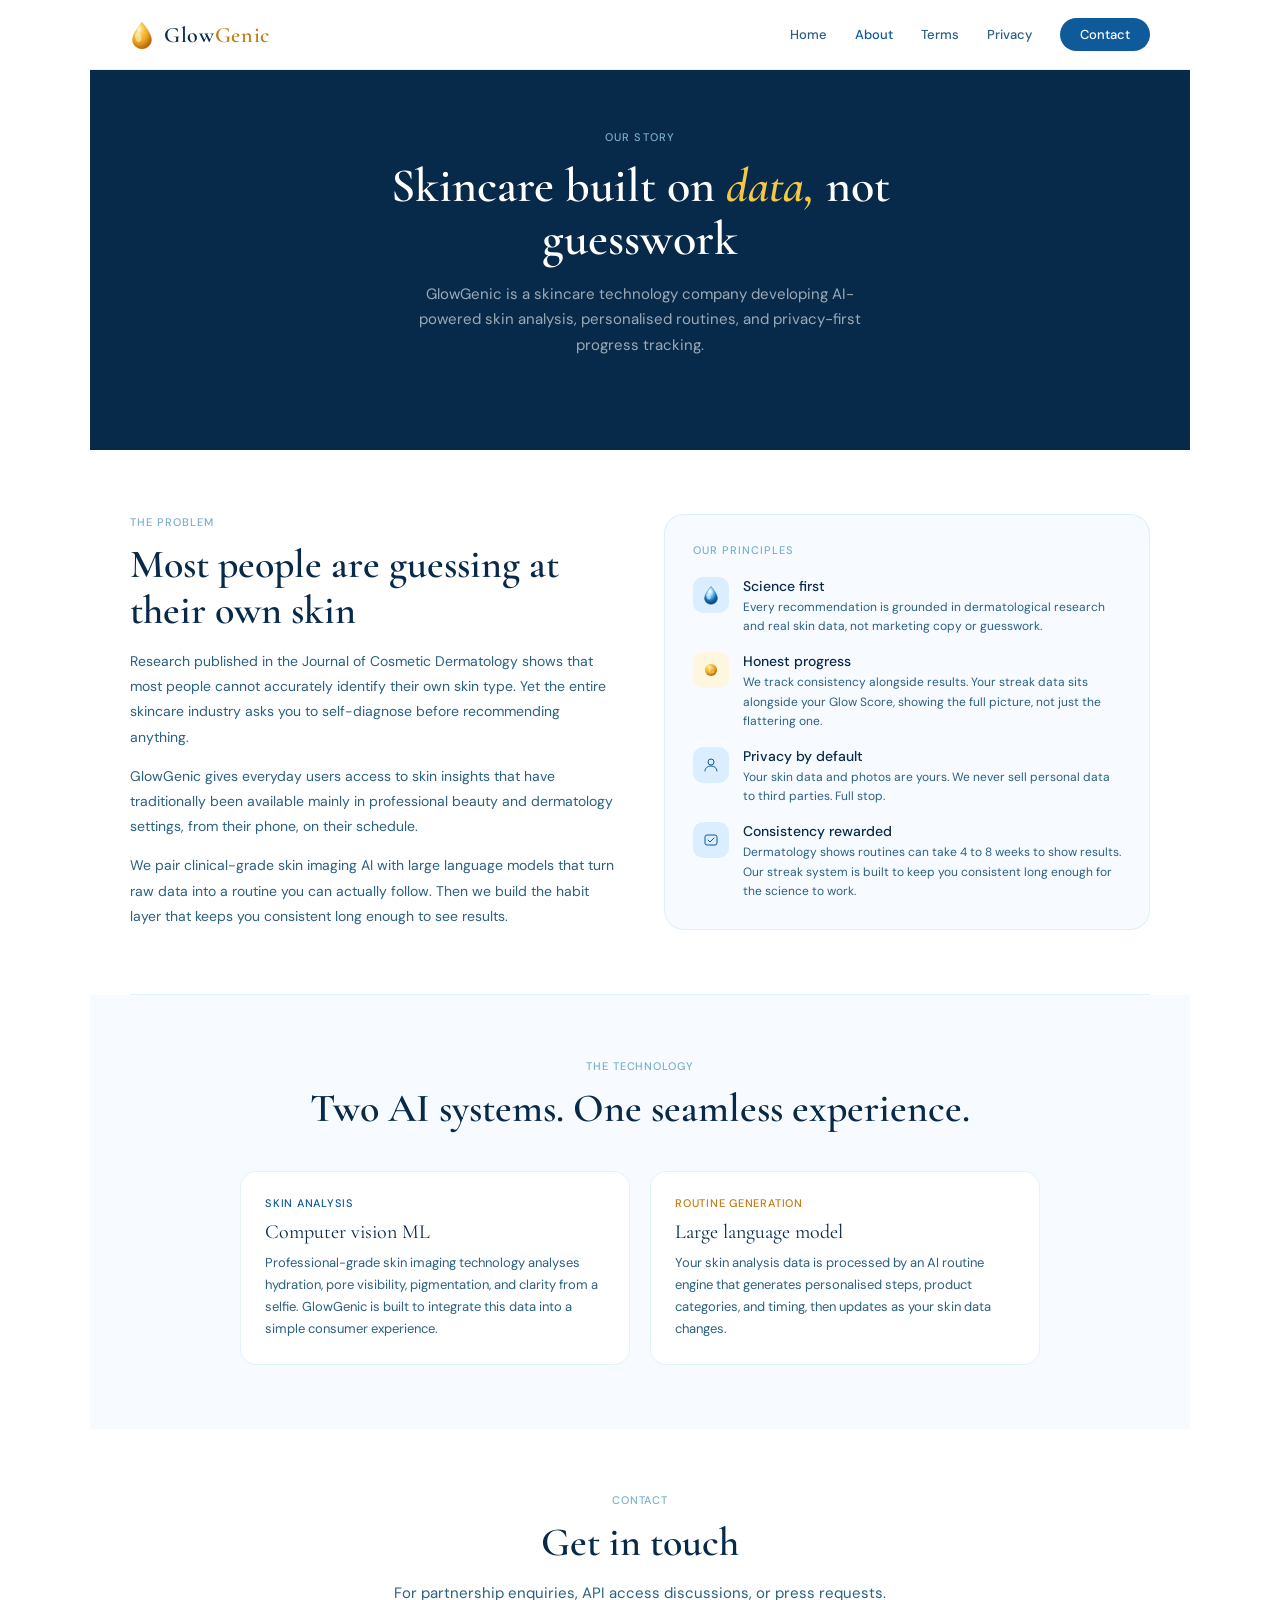
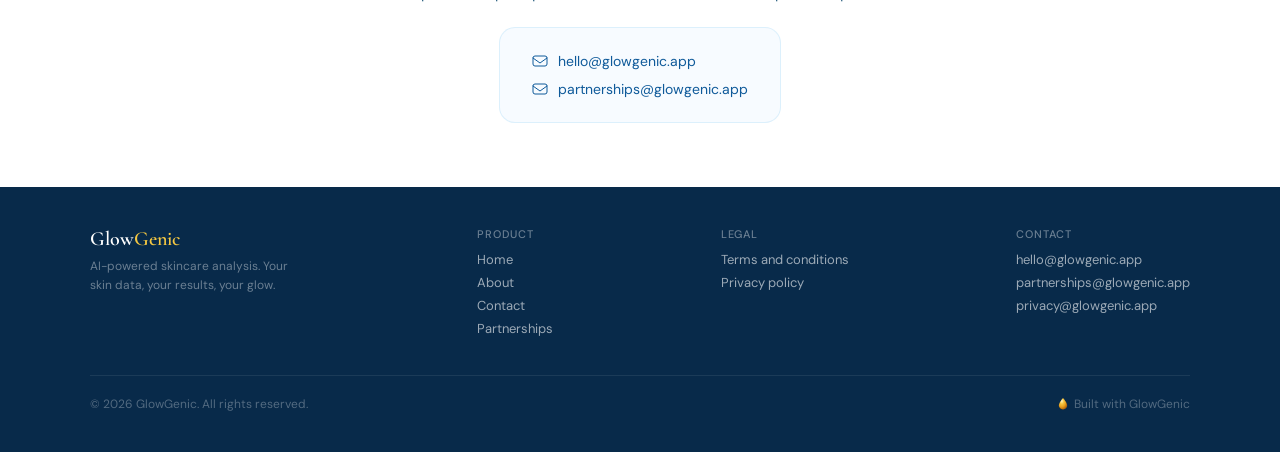
==== about.html @ a95bb274 "Launch GlowGenic static website" ====
<!DOCTYPE html>
<html lang="en">
<head>
  <meta charset="UTF-8">
  <meta name="viewport" content="width=device-width, initial-scale=1.0">
  <title>About — GlowGenic</title>
  <meta name="description" content="Learn about GlowGenic, a skincare technology company developing AI-powered skin analysis, personalised routines, and privacy-first progress tracking.">
  <link rel="stylesheet" href="css/style.css">
</head>
<body>

<svg width="0" height="0" style="position:absolute">
<defs>
  <radialGradient id="wDrop" cx="42%" cy="32%" r="62%" fx="42%" fy="28%">
    <stop offset="0%" stop-color="#FFF"/>
    <stop offset="22%" stop-color="#C8E8FF"/>
    <stop offset="55%" stop-color="#42B0E8"/>
    <stop offset="80%" stop-color="#1A6BB8"/>
    <stop offset="100%" stop-color="#0D4E8A"/>
  </radialGradient>
  <radialGradient id="gDrop" cx="35%" cy="30%" r="70%" fx="35%" fy="25%">
    <stop offset="0%" stop-color="#FFF5CC"/>
    <stop offset="35%" stop-color="#F5C842"/>
    <stop offset="70%" stop-color="#E8A020"/>
    <stop offset="100%" stop-color="#B86A08"/>
  </radialGradient>
</defs>
</svg>

<div class="site">
<nav>
  <a class="nav-logo" href="index.html">
    <svg width="24" height="30" viewBox="0 0 22 28" fill="none">
      <path d="M11 2C11 2 2 12 2 18.5C2 23.2 6.03 27 11 27C15.97 27 20 23.2 20 18.5C20 12 11 2 11 2Z" fill="url(#gDrop)" stroke="rgba(196,122,16,.3)" stroke-width="0.5"/>
      <ellipse cx="7.5" cy="16" rx="2.8" ry="4.5" fill="white" opacity=".45" transform="rotate(-15 7.5 16)"/>
      <ellipse cx="8" cy="10" rx="1.2" ry="2" fill="white" opacity=".28" transform="rotate(-20 8 10)"/>
    </svg>
    <span class="logo-text">Glow<span>Genic</span></span>
  </a>
  <div class="nav-links">
    <a class="nav-link" href="index.html">Home</a>
    <a class="nav-link active" href="about.html">About</a>
    <a class="nav-link" href="terms.html">Terms</a>
    <a class="nav-link" href="privacy.html">Privacy</a>
    <a class="nav-cta" href="about.html#contact">Contact</a>
  </div>
</nav>

<div class="hero" style="padding:60px 40px">
  <div style="position:relative;z-index:1;max-width:640px;margin:0 auto;text-align:center">
    <div class="hero-eyebrow">Our story</div>
    <h1 class="hero-h1" style="font-size:48px">Skincare built on <em>data,</em> not guesswork</h1>
    <p class="hero-sub">GlowGenic is a skincare technology company developing AI-powered skin analysis, personalised routines, and privacy-first progress tracking.</p>
  </div>
</div>

<div class="section">
  <div class="two-col">
    <div>
      <div class="section-label">The problem</div>
      <h2 class="section-h2">Most people are guessing at their own skin</h2>
      <p style="font-size:14px;color:var(--su);line-height:1.8;margin-bottom:14px">Research published in the Journal of Cosmetic Dermatology shows that most people cannot accurately identify their own skin type. Yet the entire skincare industry asks you to self-diagnose before recommending anything.</p>
      <p style="font-size:14px;color:var(--su);line-height:1.8;margin-bottom:14px">GlowGenic gives everyday users access to skin insights that have traditionally been available mainly in professional beauty and dermatology settings, from their phone, on their schedule.</p>
      <p style="font-size:14px;color:var(--su);line-height:1.8;">We pair clinical-grade skin imaging AI with large language models that turn raw data into a routine you can actually follow. Then we build the habit layer that keeps you consistent long enough to see results.</p>
    </div>
    <div style="background:var(--of);border-radius:20px;padding:28px;border:1px solid var(--br)">
      <div class="section-label" style="margin-bottom:20px">Our principles</div>
      <div style="display:flex;flex-direction:column;gap:16px">
        <div class="principle">
          <div class="principle-icon" style="background:var(--bl)">
            <svg width="16" height="20" viewBox="0 0 22 28" fill="none"><path d="M11 2C11 2 2 12 2 18.5C2 23.2 6.03 27 11 27C15.97 27 20 23.2 20 18.5C20 12 11 2 11 2Z" fill="url(#wDrop)" stroke="#0D4E8A" stroke-width="0.5"/><ellipse cx="7.5" cy="16" rx="2.8" ry="4.5" fill="white" opacity=".5" transform="rotate(-15 7.5 16)"/></svg>
          </div>
          <div><div class="principle-title">Science first</div><div class="principle-body">Every recommendation is grounded in dermatological research and real skin data, not marketing copy or guesswork.</div></div>
        </div>
        <div class="principle">
          <div class="principle-icon" style="background:var(--gl)">
            <svg width="16" height="16" viewBox="0 0 16 16" fill="none"><circle cx="8" cy="8" r="6" fill="url(#gDrop)"/><text x="8" y="11" text-anchor="middle" font-size="7" font-family="Cormorant Garamond,serif" fill="white">G</text></svg>
          </div>
          <div><div class="principle-title">Honest progress</div><div class="principle-body">We track consistency alongside results. Your streak data sits alongside your Glow Score, showing the full picture, not just the flattering one.</div></div>
        </div>
        <div class="principle">
          <div class="principle-icon" style="background:var(--bl)">
            <svg width="16" height="16" viewBox="0 0 16 16" fill="none"><circle cx="8" cy="5" r="3" stroke="#0F5A9A" stroke-width="1"/><path d="M2 14c0-3 2.7-5 6-5s6 2 6 5" stroke="#0F5A9A" stroke-width="1" stroke-linecap="round"/></svg>
          </div>
          <div><div class="principle-title">Privacy by default</div><div class="principle-body">Your skin data and photos are yours. We never sell personal data to third parties. Full stop.</div></div>
        </div>
        <div class="principle">
          <div class="principle-icon" style="background:var(--bl)">
            <svg width="16" height="16" viewBox="0 0 16 16" fill="none"><rect x="2" y="3" width="12" height="10" rx="2" stroke="#0F5A9A" stroke-width="1"/><path d="M5 8l2 2 4-4" stroke="#0F5A9A" stroke-width="1" stroke-linecap="round" stroke-linejoin="round"/></svg>
          </div>
          <div><div class="principle-title">Consistency rewarded</div><div class="principle-body">Dermatology shows routines can take 4 to 8 weeks to show results. Our streak system is built to keep you consistent long enough for the science to work.</div></div>
        </div>
      </div>
    </div>
  </div>
</div>

<div class="divider"></div>

<div class="section section-alt">
  <div style="text-align:center;margin-bottom:40px">
    <div class="section-label">The technology</div>
    <h2 class="section-h2">Two AI systems. One seamless experience.</h2>
  </div>
  <div class="tech-grid">
    <div style="background:var(--wh);border:1px solid var(--br);border-radius:16px;padding:24px">
      <div class="tech-label" style="color:var(--bldk)">Skin analysis</div>
      <div class="tech-title">Computer vision ML</div>
      <div class="tech-body">Professional-grade skin imaging technology analyses hydration, pore visibility, pigmentation, and clarity from a selfie. GlowGenic is built to integrate this data into a simple consumer experience.</div>
    </div>
    <div style="background:var(--wh);border:1px solid var(--br);border-radius:16px;padding:24px">
      <div class="tech-label" style="color:var(--gd)">Routine generation</div>
      <div class="tech-title">Large language model</div>
      <div class="tech-body">Your skin analysis data is processed by an AI routine engine that generates personalised steps, product categories, and timing, then updates as your skin data changes.</div>
    </div>
  </div>
</div>

<div class="section" id="contact" style="text-align:center">
  <div class="section-label">Contact</div>
  <h2 class="section-h2">Get in touch</h2>
  <p style="font-size:15px;color:var(--su);margin-bottom:20px;line-height:1.7">For partnership enquiries, API access discussions, or press requests.</p>
  <div style="display:inline-flex;flex-direction:column;gap:10px;text-align:left;background:var(--of);border:1px solid var(--br);border-radius:16px;padding:24px 32px">
    <div style="display:flex;align-items:center;gap:10px"><svg width="16" height="16" viewBox="0 0 16 16" fill="none"><rect x="1" y="3" width="14" height="10" rx="2" stroke="#0F5A9A" stroke-width="1"/><path d="M1 5l7 5 7-5" stroke="#0F5A9A" stroke-width="1" stroke-linecap="round"/></svg><a href="mailto:hello@glowgenic.app" style="font-size:14px;color:var(--bldk)">hello@glowgenic.app</a></div>
    <div style="display:flex;align-items:center;gap:10px"><svg width="16" height="16" viewBox="0 0 16 16" fill="none"><rect x="1" y="3" width="14" height="10" rx="2" stroke="#0F5A9A" stroke-width="1"/><path d="M1 5l7 5 7-5" stroke="#0F5A9A" stroke-width="1" stroke-linecap="round"/></svg><a href="mailto:partnerships@glowgenic.app" style="font-size:14px;color:var(--bldk)">partnerships@glowgenic.app</a></div>
  </div>
</div>

</div>

<footer>
  <div class="footer-inner">
    <div>
      <div class="footer-logo">Glow<span>Genic</span></div>
      <div class="footer-sub">AI-powered skincare analysis. Your skin data, your results, your glow.</div>
    </div>
    <div>
      <div class="footer-col-title">Product</div>
      <a class="footer-link" href="index.html">Home</a>
      <a class="footer-link" href="about.html">About</a>
      <a class="footer-link" href="about.html#contact">Contact</a>
      <a class="footer-link" href="mailto:partnerships@glowgenic.app">Partnerships</a>
    </div>
    <div>
      <div class="footer-col-title">Legal</div>
      <a class="footer-link" href="terms.html">Terms and conditions</a>
      <a class="footer-link" href="privacy.html">Privacy policy</a>
    </div>
    <div>
      <div class="footer-col-title">Contact</div>
      <a class="footer-link" href="mailto:hello@glowgenic.app">hello@glowgenic.app</a>
      <a class="footer-link" href="mailto:partnerships@glowgenic.app">partnerships@glowgenic.app</a>
      <a class="footer-link" href="mailto:privacy@glowgenic.app">privacy@glowgenic.app</a>
    </div>
  </div>
  <div class="footer-bottom">
    <div class="footer-copy">&copy; 2026 GlowGenic. All rights reserved.</div>
    <div style="font-size:12px;color:rgba(255,255,255,.3);display:flex;align-items:center;gap:6px">
      <svg width="10" height="13" viewBox="0 0 22 28" fill="none"><path d="M11 2C11 2 2 12 2 18.5C2 23.2 6.03 27 11 27C15.97 27 20 23.2 20 18.5C20 12 11 2 11 2Z" fill="url(#gDrop)" stroke="rgba(196,122,16,.3)" stroke-width="0.5"/></svg>
      Built with GlowGenic
    </div>
  </div>
</footer>

</body>
</html>
---- css/style.css ----
@import url('https://fonts.googleapis.com/css2?family=Cormorant+Garamond:ital,wght@0,400;0,500;0,600;1,400;1,600&family=DM+Sans:wght@300;400;500&display=swap');
*{box-sizing:border-box;margin:0;padding:0}
:root{
  --nv:#082A4A;--bl:#DAEEFF;--bll:#C4E8FA;--blm:#42B0E8;--bld:#1A88CC;--bldk:#0F5A9A;
  --gl:#FFF6E0;--gm:#F5C842;--gw:#E8A020;--gd:#C47A10;
  --wh:#FFFFFF;--of:#F7FBFF;--tx:#082A4A;--su:#2A6080;--hi:#7AAFCC;--br:rgba(66,176,232,.15);
}
body{font-family:'DM Sans',sans-serif;color:var(--tx);background:var(--wh)}
a{text-decoration:none;color:inherit}
.site{max-width:1100px;margin:0 auto}
nav{display:flex;justify-content:space-between;align-items:center;padding:18px 40px;border-bottom:1px solid var(--br);background:var(--wh);position:sticky;top:0;z-index:10}
.nav-logo{display:flex;align-items:center;gap:10px;cursor:pointer;text-decoration:none}
.logo-text{font-family:'Cormorant Garamond',serif;font-size:22px;font-weight:600;color:var(--nv);letter-spacing:.03em}
.logo-text span{color:var(--gd)}
.nav-links{display:flex;gap:28px;align-items:center}
.nav-link{font-size:13px;font-weight:500;color:var(--su);text-decoration:none;font-family:'DM Sans',sans-serif}
.nav-link:hover{color:var(--bldk)}
.nav-link.active{color:var(--bldk)}
.nav-cta{background:var(--bldk);color:white;border:none;border-radius:24px;padding:8px 20px;font-size:13px;font-weight:500;cursor:pointer;font-family:'DM Sans',sans-serif;text-decoration:none;display:inline-flex;align-items:center;justify-content:center;text-align:center}
.hero{background:var(--nv);padding:80px 40px;text-align:center;position:relative;overflow:hidden}
.hero-ring{position:absolute;border-radius:50%;border:1px solid rgba(66,176,232,.08)}
.hero-eyebrow{font-size:11px;font-weight:500;letter-spacing:.1em;color:var(--hi);text-transform:uppercase;margin-bottom:16px}
.hero-h1{font-family:'Cormorant Garamond',serif;font-size:58px;font-weight:600;color:white;line-height:1.1;margin-bottom:16px}
.hero-h1 em{font-style:italic;color:var(--gm)}
.hero-sub{font-size:15px;color:rgba(255,255,255,.6);max-width:480px;margin:0 auto 32px;line-height:1.7}
.hero-btns{display:flex;gap:12px;justify-content:center;flex-wrap:wrap}
.btn-primary{background:var(--gd);color:white;border:none;border-radius:30px;padding:13px 28px;font-size:14px;font-weight:500;cursor:pointer;font-family:'DM Sans',sans-serif;display:inline-flex;align-items:center;justify-content:center;text-align:center;text-decoration:none}
.btn-secondary{background:rgba(255,255,255,.08);color:white;border:1px solid rgba(255,255,255,.2);border-radius:30px;padding:13px 28px;font-size:14px;font-weight:500;cursor:pointer;font-family:'DM Sans',sans-serif;display:inline-flex;align-items:center;justify-content:center;text-align:center;text-decoration:none}
.section{padding:64px 40px}
.section-alt{background:var(--of)}
.section-label{font-size:11px;font-weight:500;letter-spacing:.09em;color:var(--hi);text-transform:uppercase;margin-bottom:12px}
.section-h2{font-family:'Cormorant Garamond',serif;font-size:40px;font-weight:600;color:var(--nv);line-height:1.15;margin-bottom:16px}
.section-sub{font-size:15px;color:var(--su);line-height:1.7;max-width:560px;margin-bottom:40px}
.features{display:grid;grid-template-columns:repeat(3,1fr);gap:20px}
.feat-card{background:var(--wh);border:1px solid var(--br);border-radius:16px;padding:24px}
.feat-icon{width:40px;height:40px;border-radius:12px;background:var(--bl);display:flex;align-items:center;justify-content:center;margin-bottom:14px}
.feat-title{font-family:'Cormorant Garamond',serif;font-size:20px;font-weight:600;color:var(--nv);margin-bottom:6px}
.feat-body{font-size:13px;color:var(--su);line-height:1.7}
.stats{display:grid;grid-template-columns:repeat(3,1fr);gap:2px;background:var(--br);border:1px solid var(--br);border-radius:16px;overflow:hidden}
.stat{background:var(--wh);padding:32px 24px;text-align:center}
.stat-num{font-family:'Cormorant Garamond',serif;font-size:40px;font-weight:600;color:var(--bldk);line-height:1.1}
.stat-label{font-size:13px;color:var(--su);margin-top:6px;line-height:1.5}
.stat-source{font-size:10px;color:var(--hi);margin-top:4px;font-style:italic}
.two-col{display:grid;grid-template-columns:1fr 1fr;gap:48px;align-items:center}
.phone-mock{background:var(--nv);border-radius:32px;padding:20px;max-width:220px;margin:0 auto}
.phone-inner{background:var(--wh);border-radius:22px;overflow:hidden}
.phone-bar{background:var(--nv);height:32px;display:flex;justify-content:space-between;align-items:center;padding:0 14px}
.phone-bar span{font-size:9px;color:rgba(255,255,255,.5)}
.phone-score{background:var(--gd);padding:14px;text-align:center}
.phone-score-num{font-family:'Cormorant Garamond',serif;font-size:42px;color:white}
.phone-score-label{font-size:9px;color:rgba(255,255,255,.65);letter-spacing:.06em;text-transform:uppercase}
.legal-wrap{padding:48px 40px;max-width:760px}
.legal-h1{font-family:'Cormorant Garamond',serif;font-size:42px;font-weight:600;color:var(--nv);margin-bottom:6px}
.legal-date{font-size:12px;color:var(--hi);margin-bottom:36px}
.legal-h2{font-family:'Cormorant Garamond',serif;font-size:24px;font-weight:600;color:var(--nv);margin:28px 0 8px}
.legal-p{font-size:14px;color:var(--su);line-height:1.8;margin-bottom:12px}
.legal-ul{padding-left:20px;margin-bottom:12px}
.legal-ul li{font-size:14px;color:var(--su);line-height:1.8;margin-bottom:4px}
footer{background:var(--nv);padding:40px}
.footer-inner{display:flex;justify-content:space-between;align-items:flex-start;gap:32px;flex-wrap:wrap;max-width:1100px;margin:0 auto}
.footer-logo{font-family:'Cormorant Garamond',serif;font-size:20px;font-weight:600;color:white;margin-bottom:6px}
.footer-logo span{color:var(--gm)}
.footer-sub{font-size:12px;color:rgba(255,255,255,.4);line-height:1.6;max-width:220px}
.footer-col-title{font-size:11px;font-weight:500;letter-spacing:.08em;color:rgba(255,255,255,.4);text-transform:uppercase;margin-bottom:10px}
.footer-link{display:block;font-size:13px;color:rgba(255,255,255,.6);margin-bottom:6px;text-decoration:none;font-family:'DM Sans',sans-serif;text-align:left}
.footer-link:hover{color:white}
.footer-bottom{border-top:1px solid rgba(255,255,255,.08);margin-top:32px;padding-top:20px;display:flex;justify-content:space-between;align-items:center;max-width:1100px;margin-left:auto;margin-right:auto;flex-wrap:wrap;gap:8px}
.footer-copy{font-size:12px;color:rgba(255,255,255,.3)}
.divider{height:1px;background:var(--br);margin:0 40px}
.check-item{display:flex;align-items:center;gap:10px}
.check-circle{width:22px;height:22px;border-radius:50%;display:flex;align-items:center;justify-content:center;flex-shrink:0}
.check-circle--blue{background:var(--bldk)}
.check-circle--gold{background:var(--gd)}
.check-text{font-size:14px;color:var(--su)}
.principle{display:flex;gap:14px}
.principle-icon{width:36px;height:36px;border-radius:10px;display:flex;align-items:center;justify-content:center;flex-shrink:0}
.principle-title{font-size:14px;font-weight:500;color:var(--nv);margin-bottom:3px}
.principle-body{font-size:12px;color:var(--su);line-height:1.6}
.tech-label{font-size:11px;font-weight:500;letter-spacing:.07em;text-transform:uppercase;margin-bottom:10px}
.tech-title{font-family:'Cormorant Garamond',serif;font-size:20px;color:var(--nv);margin-bottom:8px}
.tech-body{font-size:13px;color:var(--su);line-height:1.7}
.tech-grid{display:grid;grid-template-columns:1fr 1fr;gap:20px;max-width:800px;margin:0 auto}

@media(max-width:768px){
  nav{padding:14px 20px;flex-wrap:wrap;gap:12px}
  .nav-links{gap:16px;flex-wrap:wrap}
  .hero{padding:48px 20px}
  .hero-h1{font-size:36px}
  .section{padding:40px 20px}
  .features{grid-template-columns:1fr}
  .stats{grid-template-columns:1fr}
  .two-col{grid-template-columns:1fr;gap:32px}
  .tech-grid{grid-template-columns:1fr}
  .legal-wrap{padding:32px 20px}
  .legal-h1{font-size:32px}
  .footer-inner{flex-direction:column}
  .divider{margin:0 20px}
}
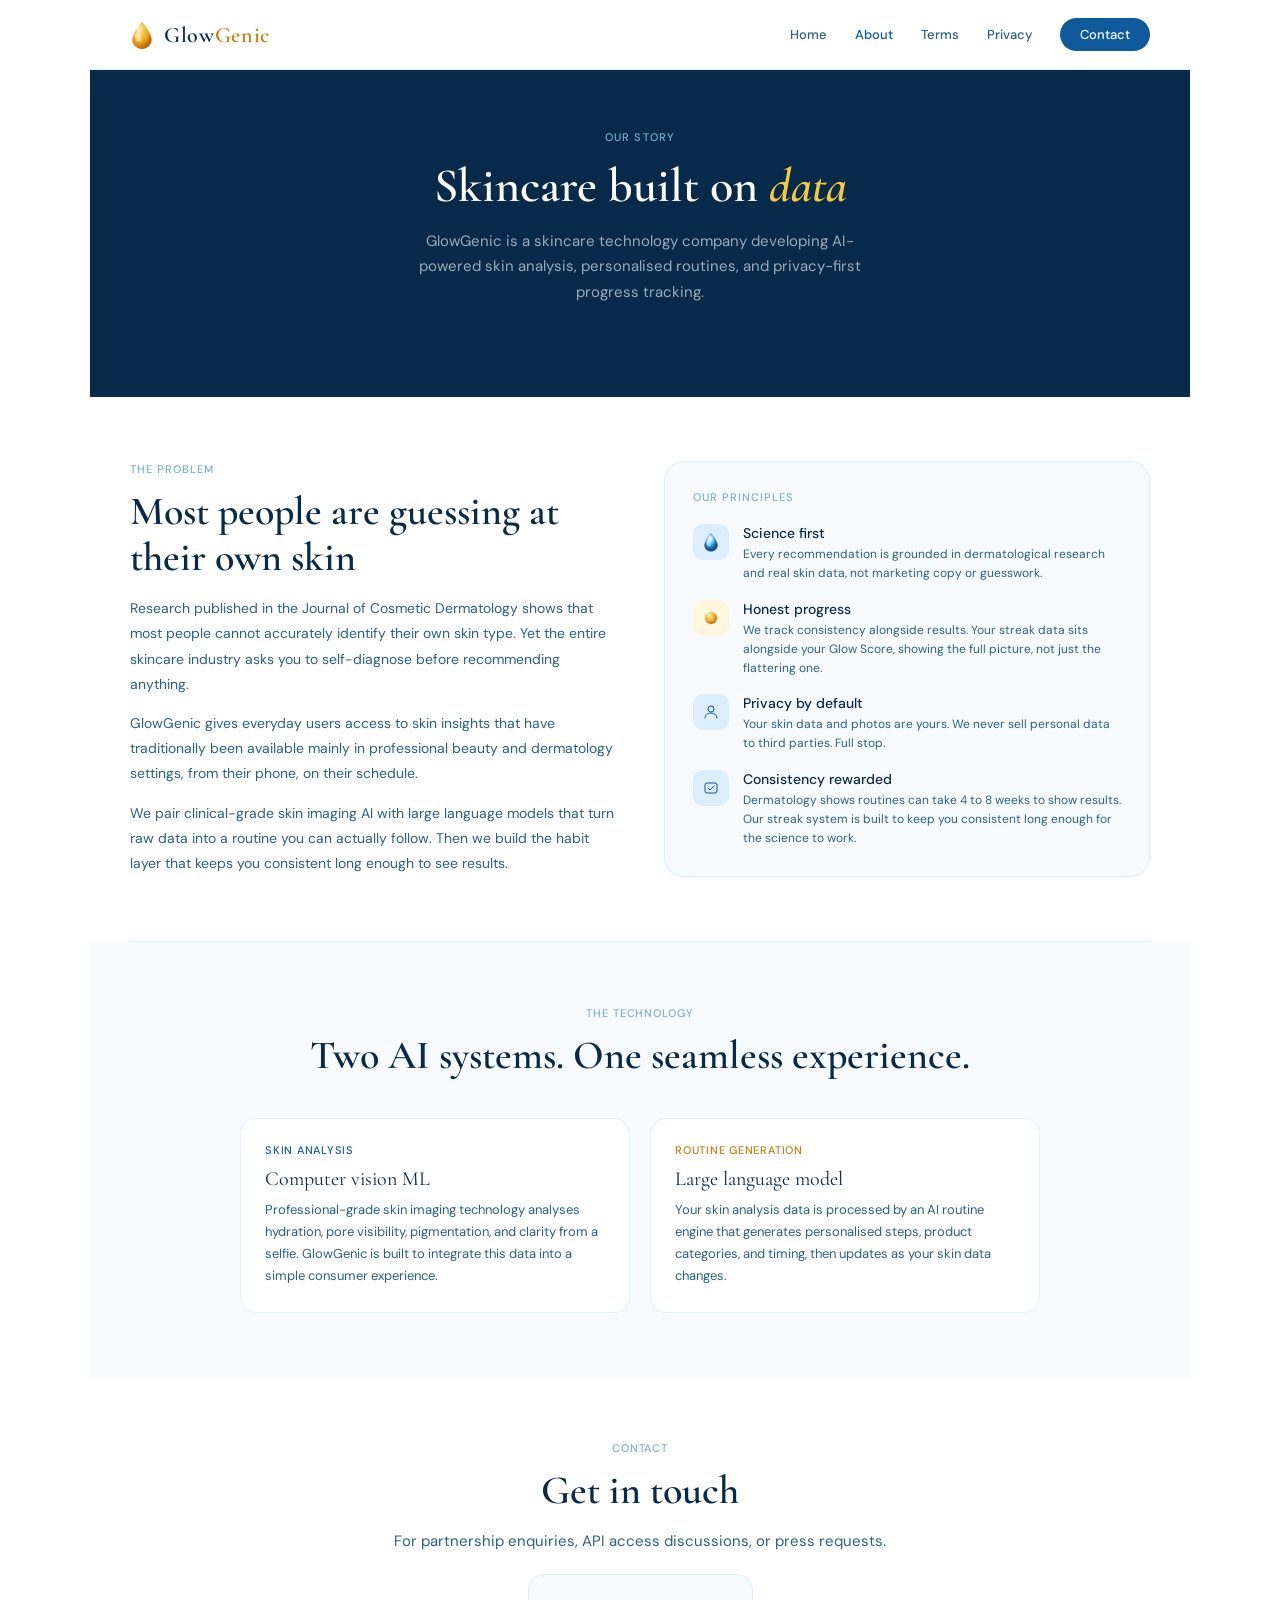
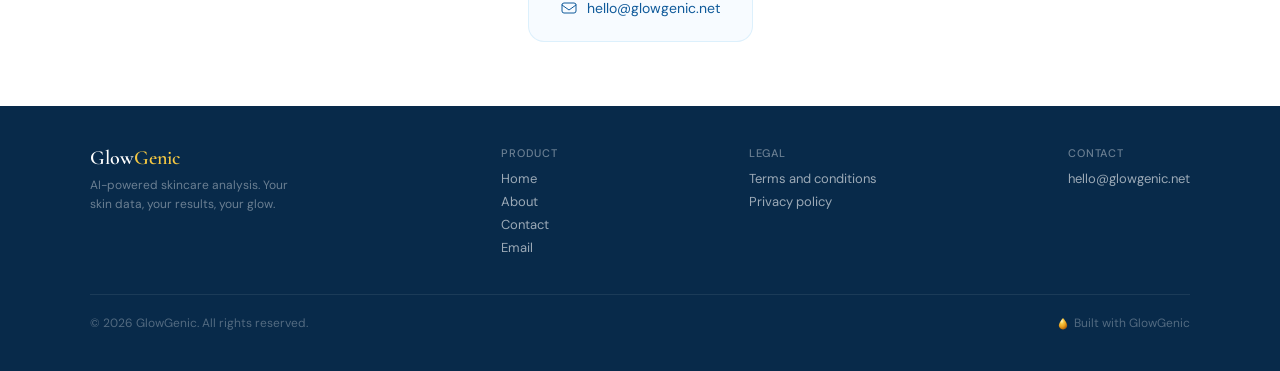
==== commit 27812ce5: "Update GlowGenic copy and contact email" ====
--- a/about.html
+++ b/about.html
@@ -49,7 +49,7 @@
 <div class="hero" style="padding:60px 40px">
   <div style="position:relative;z-index:1;max-width:640px;margin:0 auto;text-align:center">
     <div class="hero-eyebrow">Our story</div>
-    <h1 class="hero-h1" style="font-size:48px">Skincare built on <em>data,</em> not guesswork</h1>
+    <h1 class="hero-h1" style="font-size:48px">Skincare built on <em>data</em></h1>
     <p class="hero-sub">GlowGenic is a skincare technology company developing AI-powered skin analysis, personalised routines, and privacy-first progress tracking.</p>
   </div>
 </div>
@@ -121,8 +121,7 @@
   <h2 class="section-h2">Get in touch</h2>
   <p style="font-size:15px;color:var(--su);margin-bottom:20px;line-height:1.7">For partnership enquiries, API access discussions, or press requests.</p>
   <div style="display:inline-flex;flex-direction:column;gap:10px;text-align:left;background:var(--of);border:1px solid var(--br);border-radius:16px;padding:24px 32px">
-    <div style="display:flex;align-items:center;gap:10px"><svg width="16" height="16" viewBox="0 0 16 16" fill="none"><rect x="1" y="3" width="14" height="10" rx="2" stroke="#0F5A9A" stroke-width="1"/><path d="M1 5l7 5 7-5" stroke="#0F5A9A" stroke-width="1" stroke-linecap="round"/></svg><a href="mailto:hello@glowgenic.app" style="font-size:14px;color:var(--bldk)">hello@glowgenic.app</a></div>
-    <div style="display:flex;align-items:center;gap:10px"><svg width="16" height="16" viewBox="0 0 16 16" fill="none"><rect x="1" y="3" width="14" height="10" rx="2" stroke="#0F5A9A" stroke-width="1"/><path d="M1 5l7 5 7-5" stroke="#0F5A9A" stroke-width="1" stroke-linecap="round"/></svg><a href="mailto:partnerships@glowgenic.app" style="font-size:14px;color:var(--bldk)">partnerships@glowgenic.app</a></div>
+    <div style="display:flex;align-items:center;gap:10px"><svg width="16" height="16" viewBox="0 0 16 16" fill="none"><rect x="1" y="3" width="14" height="10" rx="2" stroke="#0F5A9A" stroke-width="1"/><path d="M1 5l7 5 7-5" stroke="#0F5A9A" stroke-width="1" stroke-linecap="round"/></svg><a href="mailto:hello@glowgenic.net" style="font-size:14px;color:var(--bldk)">hello@glowgenic.net</a></div>
   </div>
 </div>
 
@@ -139,7 +138,7 @@
       <a class="footer-link" href="index.html">Home</a>
       <a class="footer-link" href="about.html">About</a>
       <a class="footer-link" href="about.html#contact">Contact</a>
-      <a class="footer-link" href="mailto:partnerships@glowgenic.app">Partnerships</a>
+      <a class="footer-link" href="mailto:hello@glowgenic.net">Email</a>
     </div>
     <div>
       <div class="footer-col-title">Legal</div>
@@ -148,9 +147,7 @@
     </div>
     <div>
       <div class="footer-col-title">Contact</div>
-      <a class="footer-link" href="mailto:hello@glowgenic.app">hello@glowgenic.app</a>
-      <a class="footer-link" href="mailto:partnerships@glowgenic.app">partnerships@glowgenic.app</a>
-      <a class="footer-link" href="mailto:privacy@glowgenic.app">privacy@glowgenic.app</a>
+      <a class="footer-link" href="mailto:hello@glowgenic.net">hello@glowgenic.net</a>
     </div>
   </div>
   <div class="footer-bottom">
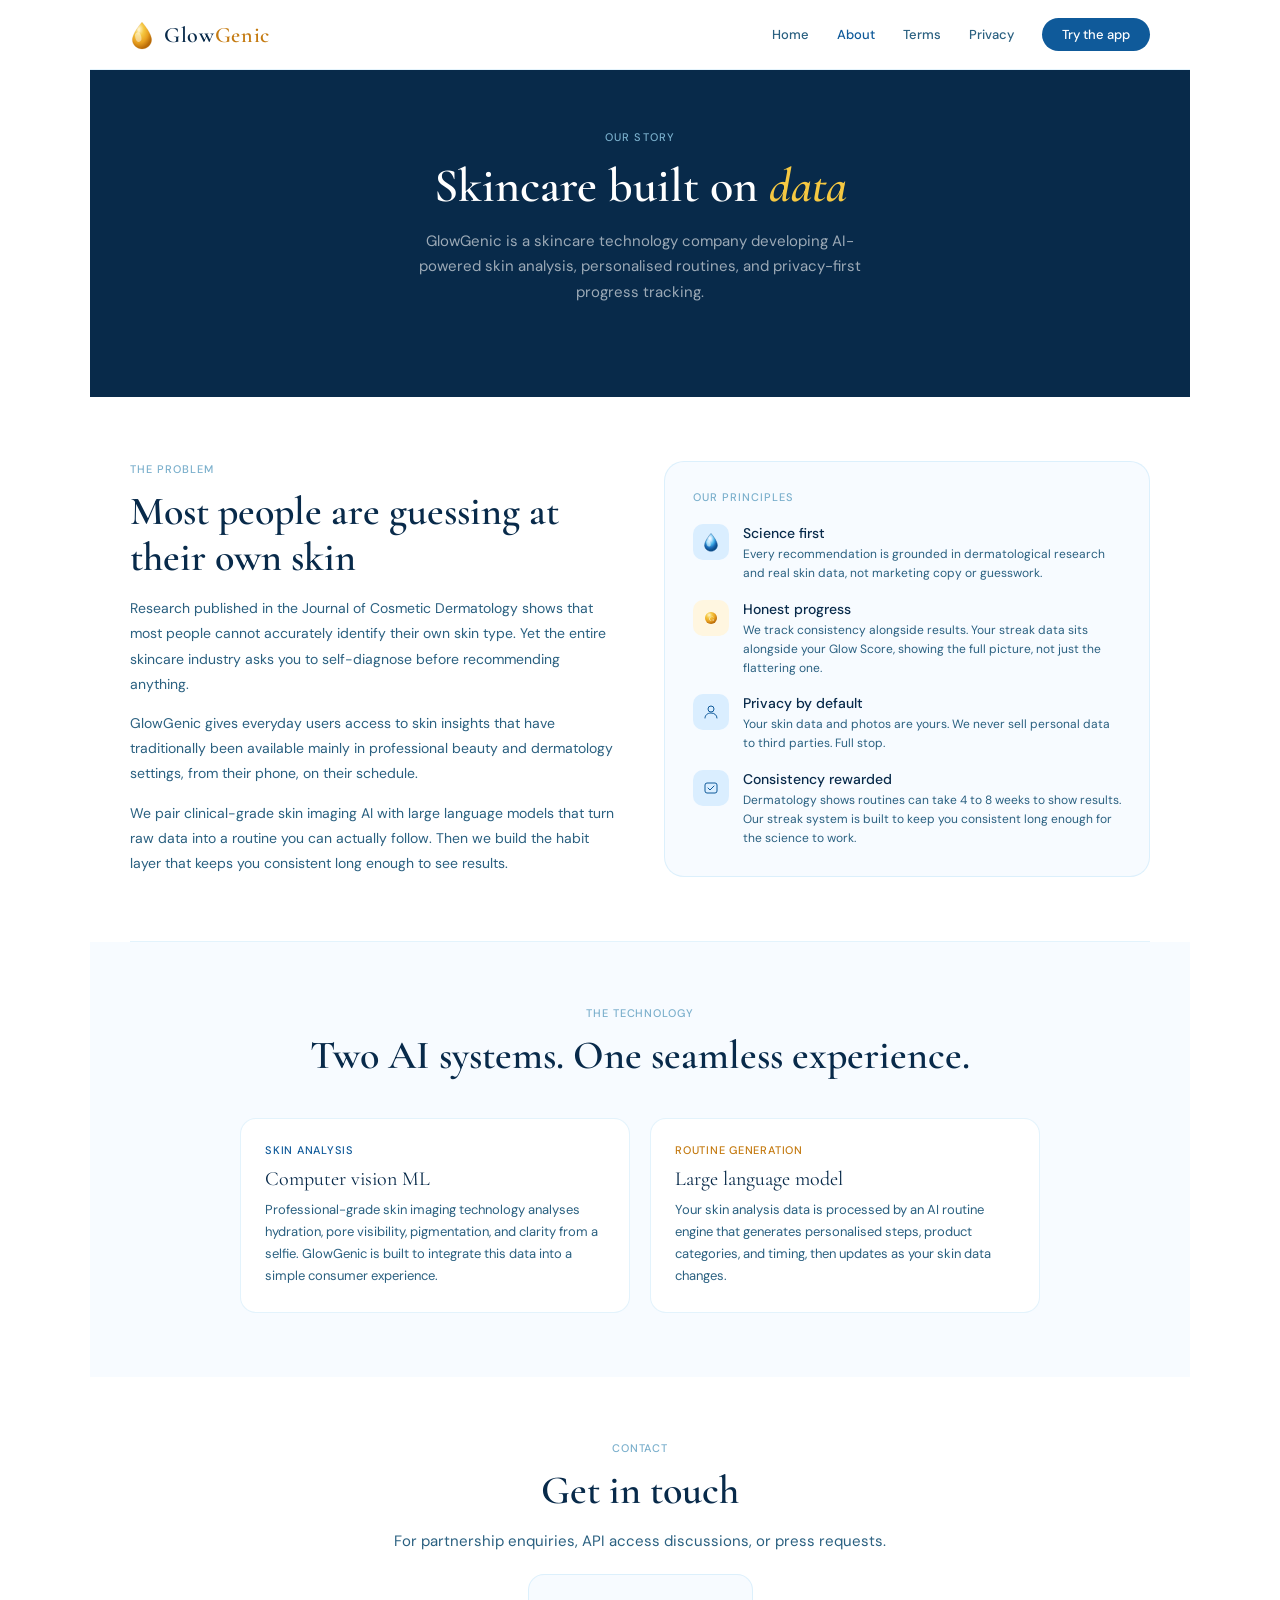
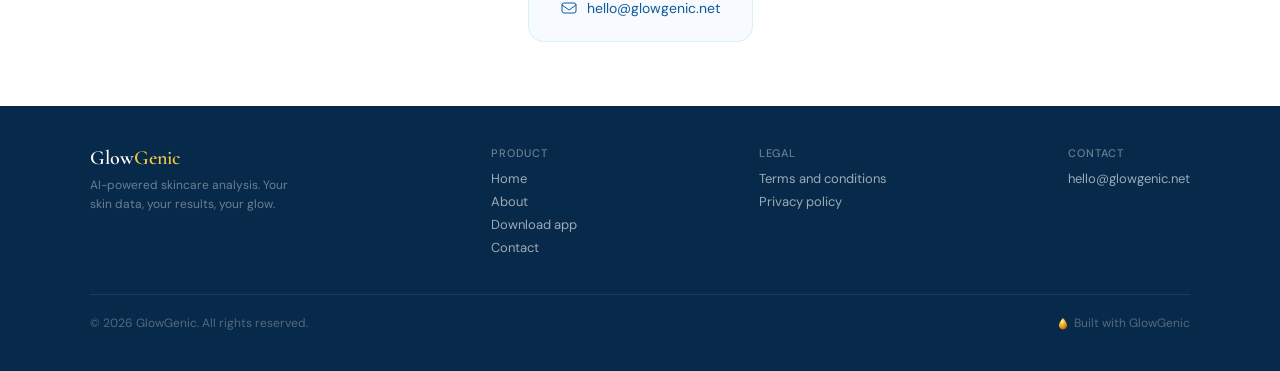
==== commit 7e539bf7: "Adding try to website" ====
--- a/about.html
+++ b/about.html
@@ -42,7 +42,7 @@
     <a class="nav-link active" href="about.html">About</a>
     <a class="nav-link" href="terms.html">Terms</a>
     <a class="nav-link" href="privacy.html">Privacy</a>
-    <a class="nav-cta" href="about.html#contact">Contact</a>
+    <a class="nav-cta" href="try/">Try the app</a>
   </div>
 </nav>
 
@@ -137,8 +137,8 @@
       <div class="footer-col-title">Product</div>
       <a class="footer-link" href="index.html">Home</a>
       <a class="footer-link" href="about.html">About</a>
+      <a class="footer-link" href="try/">Download app</a>
       <a class="footer-link" href="about.html#contact">Contact</a>
-      <a class="footer-link" href="mailto:hello@glowgenic.net">Email</a>
     </div>
     <div>
       <div class="footer-col-title">Legal</div>
